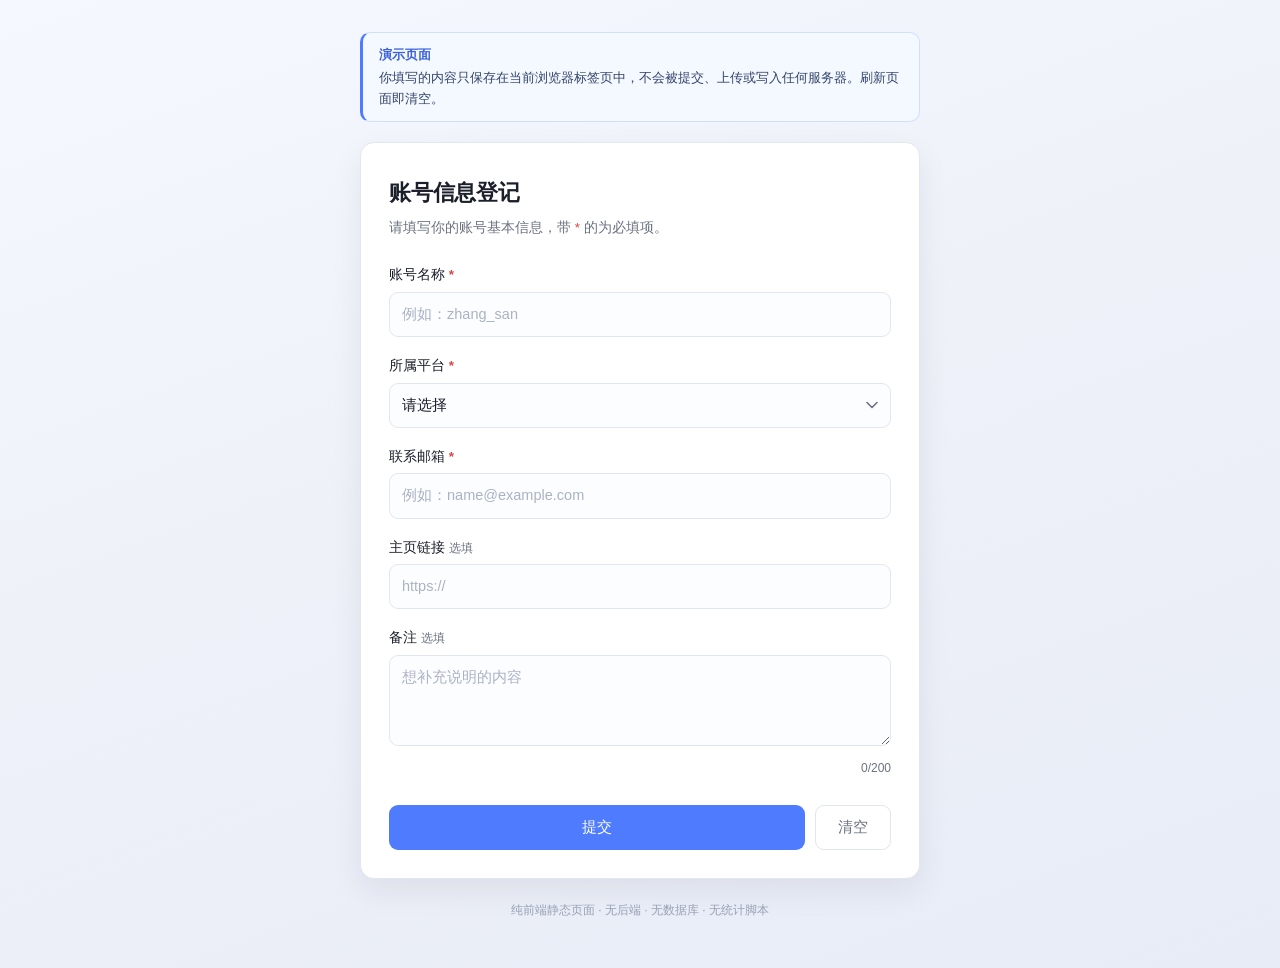
==== index.html @ 03866c84 "Add files via upload" ====
<!DOCTYPE html>
<html lang="zh-CN">
<head>
<meta charset="UTF-8">
<meta name="viewport" content="width=device-width, initial-scale=1">
<meta name="robots" content="noindex, nofollow">
<meta http-equiv="Content-Security-Policy" content="default-src 'none'; script-src 'self'; style-src 'self'; img-src 'self' data:; base-uri 'none'; form-action 'none'; connect-src 'none'">
<title>账号信息登记 · 演示页面</title>
<link rel="icon" href="data:image/svg+xml,%3Csvg xmlns='http://www.w3.org/2000/svg' viewBox='0 0 32 32'%3E%3Crect width='32' height='32' rx='8' fill='%234f7cff'/%3E%3Cpath d='M16 9a4 4 0 110 8 4 4 0 010-8zm-7 14a7 7 0 0114 0z' fill='white'/%3E%3C/svg%3E">
<link rel="stylesheet" href="styles.css">
</head>
<body>

<div class="notice" role="note">
  <strong>演示页面</strong>
  <span>你填写的内容只保存在当前浏览器标签页中，不会被提交、上传或写入任何服务器。刷新页面即清空。</span>
</div>

<main class="card">
  <header class="card-head">
    <h1>账号信息登记</h1>
    <p>请填写你的账号基本信息，带 <span class="req">*</span> 的为必填项。</p>
  </header>

  <form id="profile-form" novalidate>
    <div class="field">
      <label for="account-name">账号名称 <span class="req">*</span></label>
      <input type="text" id="account-name" name="accountName" autocomplete="off" maxlength="40" placeholder="例如：zhang_san">
      <p class="error" data-error-for="account-name"></p>
    </div>

    <div class="field">
      <label for="platform">所属平台 <span class="req">*</span></label>
      <select id="platform" name="platform">
        <option value="">请选择</option>
        <option value="微信">微信</option>
        <option value="微博">微博</option>
        <option value="抖音">抖音</option>
        <option value="GitHub">GitHub</option>
        <option value="其他">其他</option>
      </select>
      <p class="error" data-error-for="platform"></p>
    </div>

    <div class="field">
      <label for="email">联系邮箱 <span class="req">*</span></label>
      <input type="email" id="email" name="email" autocomplete="off" maxlength="80" placeholder="例如：name@example.com">
      <p class="error" data-error-for="email"></p>
    </div>

    <div class="field">
      <label for="homepage">主页链接 <span class="optional">选填</span></label>
      <input type="url" id="homepage" name="homepage" autocomplete="off" maxlength="200" placeholder="https://">
      <p class="error" data-error-for="homepage"></p>
    </div>

    <div class="field">
      <label for="remark">备注 <span class="optional">选填</span></label>
      <textarea id="remark" name="remark" rows="3" maxlength="200" placeholder="想补充说明的内容"></textarea>
      <p class="error" data-error-for="remark"></p>
      <p class="hint"><span id="remark-count">0</span>/200</p>
    </div>

    <div class="actions">
      <button type="submit" class="btn btn-primary">提交</button>
      <button type="button" class="btn btn-ghost" id="reset-btn">清空</button>
    </div>
  </form>

  <section class="result" id="result" hidden aria-live="polite">
    <h2>提交成功</h2>
    <p class="result-note">以下内容仅渲染在你本地的页面上，没有任何网络请求发出。</p>
    <dl id="result-list"></dl>
    <button type="button" class="btn btn-ghost" id="edit-btn">返回修改</button>
  </section>
</main>

<footer class="foot">纯前端静态页面 · 无后端 · 无数据库 · 无统计脚本</footer>

<script src="app.js"></script>
</body>
</html>
---- styles.css ----
:root {
  --bg: #eef1f8;
  --card: #ffffff;
  --ink: #1b1f2a;
  --ink-soft: #6b7280;
  --line: #e2e6ef;
  --accent: #4f7cff;
  --accent-dark: #3b62d9;
  --danger: #d64545;
  --ok: #1f9d6b;
  --radius: 14px;
}

* { box-sizing: border-box; }

html, body {
  margin: 0;
  padding: 0;
}

body {
  min-height: 100vh;
  padding: 32px 16px 48px;
  background: linear-gradient(160deg, #f6f8ff 0%, var(--bg) 45%, #e8ecf7 100%);
  color: var(--ink);
  font-family: -apple-system, BlinkMacSystemFont, "PingFang SC", "Hiragino Sans GB",
               "Microsoft YaHei", "Helvetica Neue", Helvetica, Arial, sans-serif;
  font-size: 15px;
  line-height: 1.6;
  -webkit-font-smoothing: antialiased;
}

.notice {
  max-width: 560px;
  margin: 0 auto 20px;
  padding: 12px 16px;
  border: 1px solid #cfe0ff;
  border-left: 3px solid var(--accent);
  border-radius: 10px;
  background: #f4f8ff;
  color: #33456b;
  font-size: 13px;
  display: flex;
  flex-direction: column;
  gap: 2px;
}

.notice strong { color: var(--accent-dark); }

.card {
  max-width: 560px;
  margin: 0 auto;
  padding: 32px 28px 28px;
  background: var(--card);
  border: 1px solid var(--line);
  border-radius: var(--radius);
  box-shadow: 0 12px 32px rgba(27, 31, 42, 0.07);
}

.card-head h1 {
  margin: 0 0 6px;
  font-size: 22px;
  font-weight: 650;
  letter-spacing: -0.2px;
}

.card-head p {
  margin: 0 0 26px;
  color: var(--ink-soft);
  font-size: 13.5px;
}

.req { color: var(--danger); }
.optional {
  color: var(--ink-soft);
  font-size: 12px;
  font-weight: 400;
}

.field { margin-bottom: 18px; }

label {
  display: block;
  margin-bottom: 6px;
  font-size: 13.5px;
  font-weight: 550;
}

input, select, textarea {
  width: 100%;
  padding: 10px 12px;
  border: 1px solid var(--line);
  border-radius: 9px;
  background: #fcfdff;
  color: var(--ink);
  font: inherit;
  font-size: 14.5px;
  transition: border-color 0.15s, box-shadow 0.15s, background 0.15s;
}

textarea { resize: vertical; min-height: 76px; }

select {
  appearance: none;
  background-image: url("data:image/svg+xml,%3Csvg xmlns='http://www.w3.org/2000/svg' width='12' height='8' viewBox='0 0 12 8'%3E%3Cpath d='M1 1.5L6 6.5L11 1.5' stroke='%236b7280' stroke-width='1.6' fill='none' stroke-linecap='round' stroke-linejoin='round'/%3E%3C/svg%3E");
  background-repeat: no-repeat;
  background-position: right 12px center;
  padding-right: 34px;
}

input:focus, select:focus, textarea:focus {
  outline: none;
  border-color: var(--accent);
  background: #fff;
  box-shadow: 0 0 0 3px rgba(79, 124, 255, 0.14);
}

input::placeholder, textarea::placeholder { color: #aab2c4; }

.field.invalid input,
.field.invalid select,
.field.invalid textarea {
  border-color: var(--danger);
  background: #fffafa;
}

.field.invalid input:focus,
.field.invalid select:focus {
  box-shadow: 0 0 0 3px rgba(214, 69, 69, 0.13);
}

.error {
  margin: 6px 0 0;
  min-height: 0;
  color: var(--danger);
  font-size: 12.5px;
}

.error:empty { display: none; }

.hint {
  margin: 6px 0 0;
  color: var(--ink-soft);
  font-size: 12px;
  text-align: right;
}

.actions {
  display: flex;
  gap: 10px;
  margin-top: 26px;
}

.btn {
  padding: 10px 22px;
  border: 1px solid transparent;
  border-radius: 9px;
  font: inherit;
  font-size: 14.5px;
  font-weight: 550;
  cursor: pointer;
  transition: background 0.15s, border-color 0.15s, transform 0.08s;
}

.btn:active { transform: translateY(1px); }

.btn-primary {
  background: var(--accent);
  color: #fff;
  flex: 1;
}

.btn-primary:hover { background: var(--accent-dark); }

.btn-ghost {
  background: transparent;
  border-color: var(--line);
  color: var(--ink-soft);
}

.btn-ghost:hover { border-color: #c9d0de; color: var(--ink); }

.result h2 {
  margin: 0 0 6px;
  font-size: 19px;
  color: var(--ok);
}

.result-note {
  margin: 0 0 20px;
  color: var(--ink-soft);
  font-size: 13px;
}

#result-list {
  margin: 0 0 24px;
  padding: 4px 16px;
  border: 1px solid var(--line);
  border-radius: 10px;
  background: #fafbfe;
}

#result-list > div {
  display: flex;
  gap: 16px;
  padding: 9px 0;
  border-bottom: 1px solid var(--line);
}

#result-list > div:last-child { border-bottom: none; }

#result-list dt {
  flex: 0 0 88px;
  color: var(--ink-soft);
  font-size: 13px;
}

#result-list dd {
  margin: 0;
  flex: 1;
  font-size: 14px;
  word-break: break-all;
}

#result-list dd.empty { color: #aab2c4; }

.foot {
  max-width: 560px;
  margin: 22px auto 0;
  color: #98a1b5;
  font-size: 12px;
  text-align: center;
}

@media (max-width: 480px) {
  body { padding: 20px 12px 36px; }
  .card { padding: 24px 18px 22px; }
  #result-list > div { flex-direction: column; gap: 2px; }
  #result-list dt { flex: none; }
}
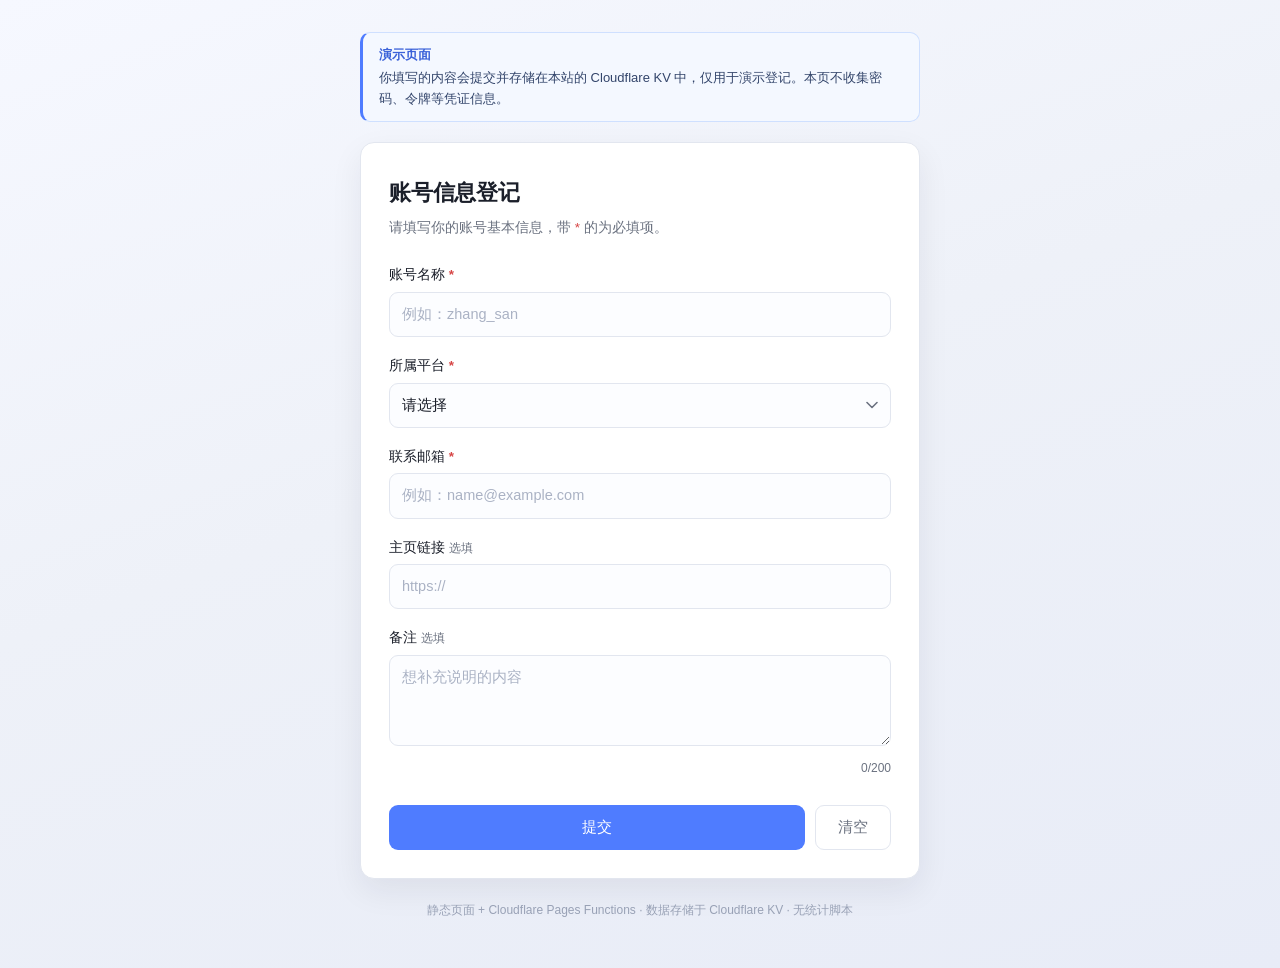
==== commit 3e113b86: "Add files via upload" ====
--- a/index.html
+++ b/index.html
@@ -4,7 +4,7 @@
 <meta charset="UTF-8">
 <meta name="viewport" content="width=device-width, initial-scale=1">
 <meta name="robots" content="noindex, nofollow">
-<meta http-equiv="Content-Security-Policy" content="default-src 'none'; script-src 'self'; style-src 'self'; img-src 'self' data:; base-uri 'none'; form-action 'none'; connect-src 'none'">
+<meta http-equiv="Content-Security-Policy" content="default-src 'none'; script-src 'self'; style-src 'self'; img-src 'self' data:; base-uri 'none'; form-action 'none'; connect-src 'self'">
 <title>账号信息登记 · 演示页面</title>
 <link rel="icon" href="data:image/svg+xml,%3Csvg xmlns='http://www.w3.org/2000/svg' viewBox='0 0 32 32'%3E%3Crect width='32' height='32' rx='8' fill='%234f7cff'/%3E%3Cpath d='M16 9a4 4 0 110 8 4 4 0 010-8zm-7 14a7 7 0 0114 0z' fill='white'/%3E%3C/svg%3E">
 <link rel="stylesheet" href="styles.css">
@@ -13,7 +13,7 @@
 
 <div class="notice" role="note">
   <strong>演示页面</strong>
-  <span>你填写的内容只保存在当前浏览器标签页中，不会被提交、上传或写入任何服务器。刷新页面即清空。</span>
+  <span>你填写的内容会提交并存储在本站的 Cloudflare KV 中，仅用于演示登记。本页不收集密码、令牌等凭证信息。</span>
 </div>
 
 <main class="card">
@@ -23,6 +23,8 @@
   </header>
 
   <form id="profile-form" novalidate>
+    <input type="text" id="website" name="website" class="honeypot" tabindex="-1" autocomplete="off" aria-hidden="true">
+
     <div class="field">
       <label for="account-name">账号名称 <span class="req">*</span></label>
       <input type="text" id="account-name" name="accountName" autocomplete="off" maxlength="40" placeholder="例如：zhang_san">
@@ -61,6 +63,8 @@
       <p class="hint"><span id="remark-count">0</span>/200</p>
     </div>
 
+    <p class="banner" id="submit-banner" role="alert" hidden></p>
+
     <div class="actions">
       <button type="submit" class="btn btn-primary">提交</button>
       <button type="button" class="btn btn-ghost" id="reset-btn">清空</button>
@@ -69,13 +73,13 @@
 
   <section class="result" id="result" hidden aria-live="polite">
     <h2>提交成功</h2>
-    <p class="result-note">以下内容仅渲染在你本地的页面上，没有任何网络请求发出。</p>
+    <p class="result-note">以下内容已提交并存储，同时回显在你本地的页面上。</p>
     <dl id="result-list"></dl>
     <button type="button" class="btn btn-ghost" id="edit-btn">返回修改</button>
   </section>
 </main>
 
-<footer class="foot">纯前端静态页面 · 无后端 · 无数据库 · 无统计脚本</footer>
+<footer class="foot">静态页面 + Cloudflare Pages Functions · 数据存储于 Cloudflare KV · 无统计脚本</footer>
 
 <script src="app.js"></script>
 </body>
--- a/styles.css
+++ b/styles.css
@@ -145,6 +145,37 @@
   text-align: right;
 }
 
+.honeypot {
+  position: absolute;
+  width: 1px;
+  height: 1px;
+  margin: -1px;
+  padding: 0;
+  border: 0;
+  overflow: hidden;
+  clip: rect(0 0 0 0);
+  white-space: nowrap;
+}
+
+.banner {
+  margin: 0 0 16px;
+  padding: 10px 14px;
+  border: 1px solid #f3c9c9;
+  border-left: 3px solid var(--danger);
+  border-radius: 9px;
+  background: #fdf6f6;
+  color: var(--danger);
+  font-size: 13px;
+}
+
+.banner[hidden] { display: none; }
+
+.btn:disabled {
+  opacity: 0.6;
+  cursor: not-allowed;
+  transform: none;
+}
+
 .actions {
   display: flex;
   gap: 10px;
